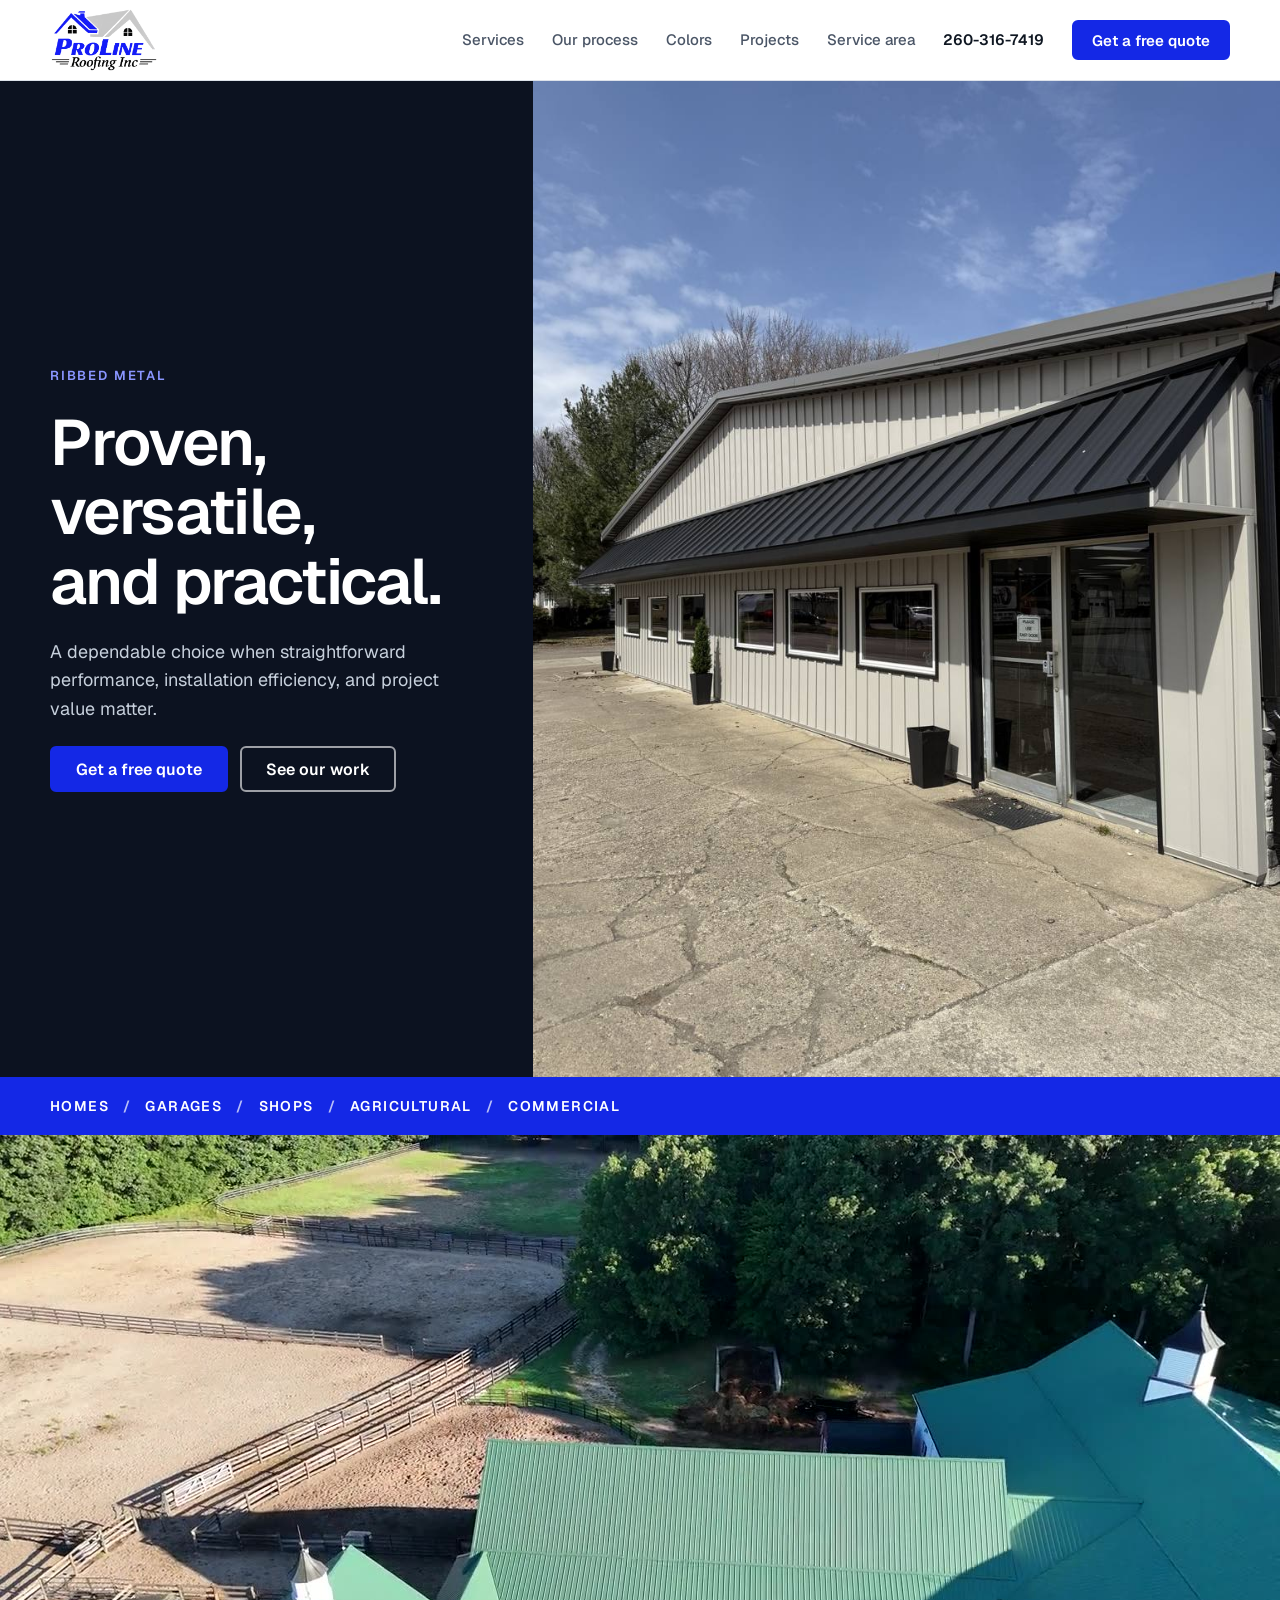
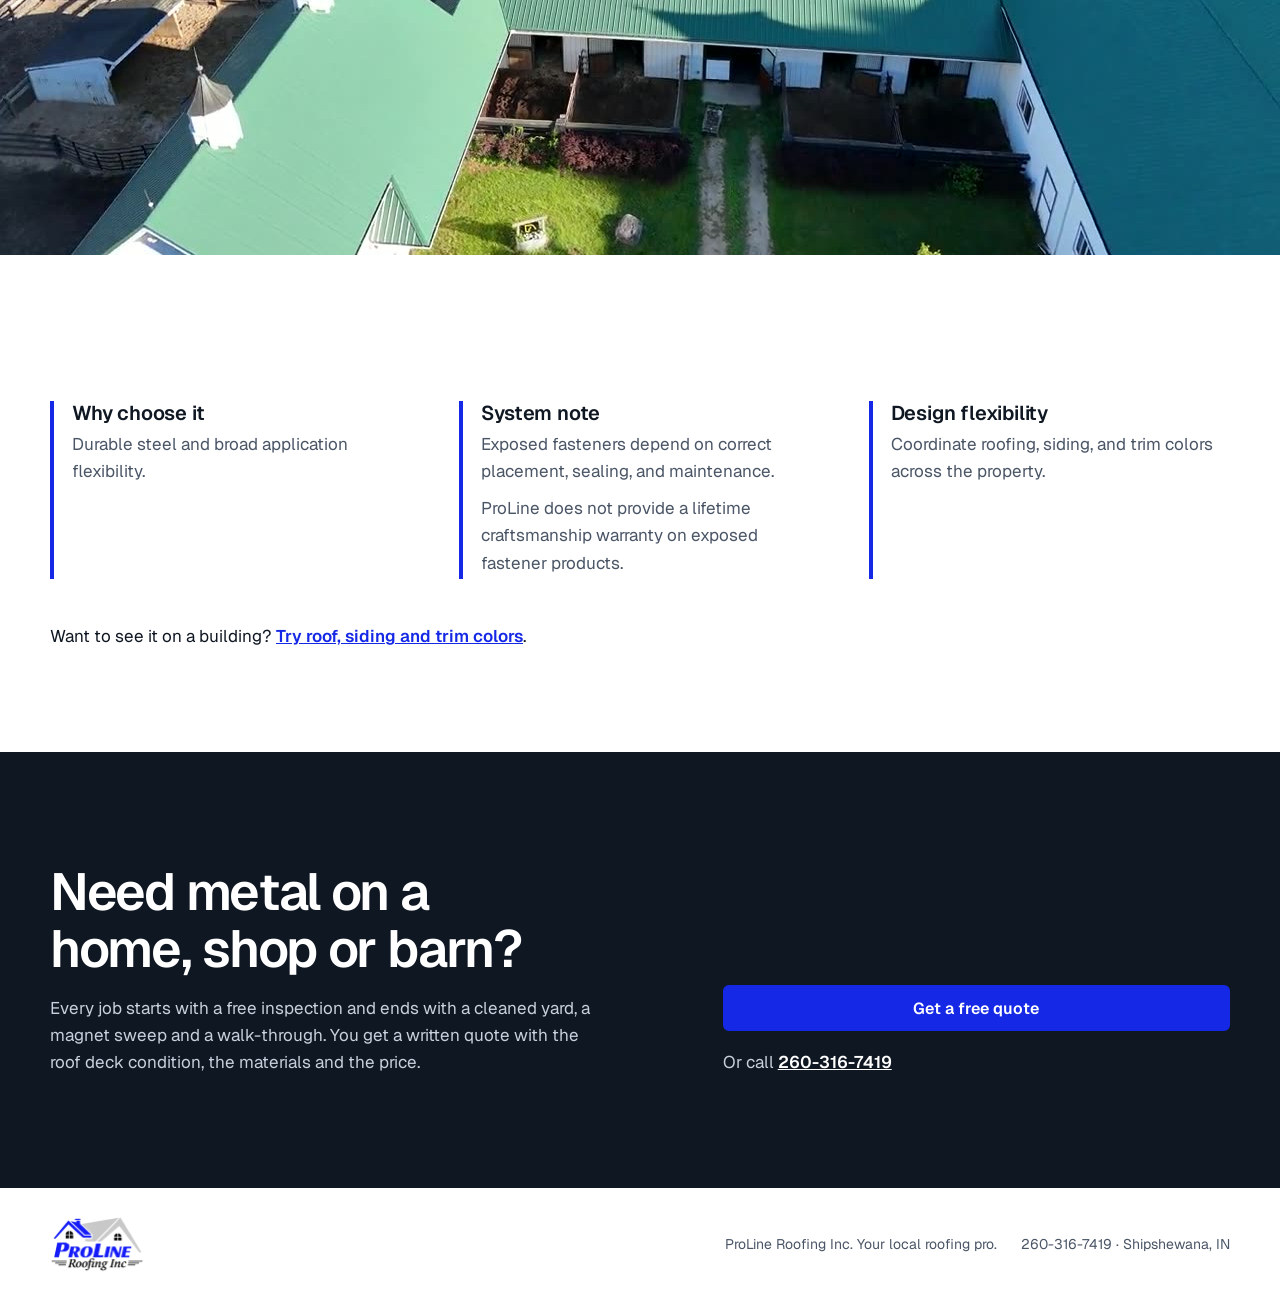
==== ribbed-metal.html @ 65c6791c "Add ProLine Roofing website Co-Authored-By: Claude Sonnet 5.5 <noreply@anthropic.com> Claude-Session" ====
<!DOCTYPE html>
<html lang="en" style="scroll-behavior:auto">
<head>
<meta charset="utf-8">
<meta name="viewport" content="width=device-width, initial-scale=1, viewport-fit=cover">
<title>Ribbed Metal Roofing | ProLine Roofing Inc</title>
<meta name="description" content="Ribbed metal roofing for homes, garages, shops, agricultural and commercial buildings. ProLine Roofing, Shipshewana, Indiana.">
<link rel="icon" type="image/png" href="images/favicon.png">
<link rel="preconnect" href="https://fonts.googleapis.com">
<link rel="preconnect" href="https://fonts.gstatic.com" crossorigin>
<link href="https://fonts.googleapis.com/css2?family=Geist:wght@400;500;600;700&display=swap" rel="stylesheet">
<link rel="stylesheet" href="styles.css">
<link rel="stylesheet" href="subpage.css">
</head>
<body>
<header><div class="wrap">
 <a href="index.html" aria-label="ProLine Roofing Inc home"><img src="images/logo.png" alt="ProLine Roofing Inc"></a>
 <nav aria-label="Main"><a href="index.html#services">Services</a><a href="index.html#process">Our process</a><a href="index.html#colors">Colors</a><a href="index.html#projects">Projects</a><a href="index.html#area">Service area</a><a class="tel" href="tel:+12603167419">260-316-7419</a><a class="btn" href="index.html#quote">Get a free quote</a></nav>
 <button class="menu-btn" type="button" aria-label="Menu" aria-expanded="false"><span></span><span></span><span></span></button>
</div></header>

<main id="top">
<div class="ss-hero">
 <div class="ss-copy">
  <span class="eyebrow">Ribbed metal</span>
  <h1>Proven, versatile, and practical.</h1>
  <p class="lead">A dependable choice when straightforward performance, installation efficiency, and project value matter.</p>
  <div class="ss-row"><a class="btn" href="index.html#quote">Get a free quote</a><a class="btn ghost" href="index.html#projects">See our work</a></div>
 </div>
 <img src="images/gallery/photo-13.jpg" alt="Metal building with a dark ribbed metal roof" style="object-position:center 40%">
</div>
<div class="rb-uses"><ul aria-label="Where ribbed metal is used"><li>Homes</li><li>Garages</li><li>Shops</li><li>Agricultural</li><li>Commercial</li></ul></div>

<section class="rb-video"><div class="rb-vwrap">
 <video autoplay muted loop playsinline preload="metadata" poster="videos/ribbed-roof-poster.jpg" aria-label="Aerial flyover of a green ribbed metal roof"><source src="videos/ribbed-roof.mp4" type="video/mp4"></video>
</div></section>

<section class="ss-sec"><div class="wrap">
 <div class="rb-cols">
  <div class="ss-feat rv"><h3>Why choose it</h3><p>Durable steel and broad application flexibility.</p></div>
  <div class="ss-feat warn rv"><h3>System note</h3><p>Exposed fasteners depend on correct placement, sealing, and maintenance.</p><p>ProLine does not provide a lifetime craftsmanship warranty on exposed fastener products.</p></div>
  <div class="ss-feat rv"><h3>Design flexibility</h3><p>Coordinate roofing, siding, and trim colors across the property.</p></div>
 </div>
 <p class="ss-more" style="margin-top:44px">Want to see it on a building? <a href="index.html#colors">Try roof, siding and trim colors</a>.</p>
</div></section>

<div class="band since"><section><div class="wrap">
 <div class="stack"><h2>Need metal on a home, shop or barn?</h2><p>Every job starts with a free inspection and ends with a cleaned yard, a magnet sweep and a walk-through. You get a written quote with the roof deck condition, the materials and the price.</p></div>
 <div class="stack"><a class="btn" href="index.html#quote">Get a free quote</a><p class="callus">Or call <a href="tel:+12603167419">260-316-7419</a></p></div>
</div></section></div>
</main>

<footer><div class="wrap"><a class="f-logo" href="index.html" aria-label="ProLine Roofing Inc home"><img src="images/logo.png" alt="ProLine Roofing Inc"></a><span>ProLine Roofing Inc. Your local roofing pro.</span><span>260-316-7419 &middot; Shipshewana, IN</span></div></footer>

<script>
try{history.scrollRestoration='manual'}catch(e){}
(function(){var go=true;function top(){if(go)window.scrollTo(0,0)}
 ['wheel','touchstart','keydown','mousedown'].forEach(function(t){window.addEventListener(t,function(){go=false},{passive:true,once:true})});
 top();document.addEventListener('DOMContentLoaded',top);window.addEventListener('load',top);window.addEventListener('pageshow',top);
 [100,300,700,1500].forEach(function(ms){setTimeout(top,ms)});})();
(function(){
 var els=[].slice.call(document.querySelectorAll('.rv'));
 if(!('IntersectionObserver' in window)||window.matchMedia('(prefers-reduced-motion:reduce)').matches)return;
 document.documentElement.classList.add('js');
 var io=new IntersectionObserver(function(es){es.forEach(function(e){if(e.isIntersecting){e.target.classList.add('in');io.unobserve(e.target)}})},{threshold:.15});
 els.forEach(function(e){io.observe(e)});
})();
</script>
<script>
(function(){var b=document.querySelector('.menu-btn'),n=document.querySelector('header nav'),h=document.querySelector('header');if(!b||!n)return;
function set(o){n.classList.toggle('open',o);h.classList.toggle('menu-open',o);b.setAttribute('aria-expanded',o?'true':'false');document.body.style.overflow=o?'hidden':''}
b.addEventListener('click',function(){set(!n.classList.contains('open'))});
n.addEventListener('click',function(e){if(e.target.closest('a'))set(false)});
addEventListener('keydown',function(e){if(e.key==='Escape')set(false)});
addEventListener('resize',function(){if(innerWidth>760)set(false)});})();
</script>
</body>
</html>
---- styles.css ----
/* Base reset (the preview page had this built in) */
body{margin:0}
img{max-width:100%}
[hidden]{display:none!important}

/* Layout: clean light corporate site. Full-photo hero, bordered service cards, swatch picker, 3x2 project grid, closing CTA. One royal-blue accent. */
:root{
 --paper:#ffffff;
 --wash:#f4f6f9;
 --ink:#0f1722;
 --ink-soft:#4a5566;
 --rule:#dde2ea;
 --blue:#1428e6;
 --blue-deep:#0e1db8;
 --night:#0c1220;
 --glow:#8a96ff;
 --on-night:#c7d0dc;
 --f-body:"Geist",system-ui,-apple-system,"Segoe UI",Roboto,sans-serif;
 color-scheme:light;
}
*{box-sizing:border-box}
html{scroll-behavior:smooth}
body{margin:0;background:var(--paper);color:var(--ink);font:400 17px/1.6 var(--f-body);padding-left:max(16px,env(safe-area-inset-left,0px));padding-right:max(16px,env(safe-area-inset-right,0px))}
body::before{content:"";position:fixed;inset:0 0 auto;height:env(safe-area-inset-top,0px);background:var(--paper);z-index:30}
.wrap{max-width:1180px;margin:0 auto}
h1,h2,h3{font-family:var(--f-body);font-weight:600;line-height:1.08;letter-spacing:-.025em;margin:0;text-wrap:balance}
h2{font-size:clamp(32px,4.6vw,52px)}
h3{font-size:21px;letter-spacing:-.01em}
p{margin:0}
a{color:inherit}
.btn{display:inline-flex;align-items:center;justify-content:center;min-height:46px;padding:0 24px;border-radius:6px;background:var(--blue);color:#fff;font:600 16px var(--f-body);text-decoration:none;border:2px solid var(--blue);cursor:pointer}
.btn:hover{background:var(--blue-deep);border-color:var(--blue-deep)}
.btn.ghost{background:transparent;border-color:#ffffffcc;color:#fff}
.btn.ghost:hover{background:#ffffff26}
:focus-visible{outline:3px solid var(--blue);outline-offset:3px}
.hero :focus-visible{outline-color:#fff}

/* header */
header{position:sticky;top:env(safe-area-inset-top,0px);z-index:20;background:var(--paper);margin:0 calc(-1*max(16px,env(safe-area-inset-left,0px))) 0 calc(-1*max(16px,env(safe-area-inset-left,0px)));padding:0 max(16px,env(safe-area-inset-left,0px));border-bottom:1px solid var(--rule)}
header .wrap{display:flex;align-items:center;justify-content:space-between;gap:16px;min-height:80px}
header img{height:64px;width:auto;display:block}
nav{display:flex;align-items:center;gap:28px}
nav a{text-decoration:none;font-weight:500;font-size:15px;color:var(--ink-soft)}
nav a:hover{color:var(--ink)}
nav .btn{color:#fff;min-height:40px;padding:0 18px;font-size:15px}
@media(max-width:760px){nav a:not(.btn){display:none}header img{height:46px}}

/* hero */
.band{margin:0 calc(-1*max(16px,env(safe-area-inset-left,0px)));padding-left:max(16px,env(safe-area-inset-left,0px));padding-right:max(16px,env(safe-area-inset-right,0px))}
.hero{position:relative;color:#fff;background:#10161d;overflow:hidden;isolation:isolate}
.hero img.bg{position:absolute;inset:0;width:100%;height:100%;max-width:none;object-fit:cover;object-position:40% 45%;z-index:-2}
.hero::after{content:"";position:absolute;inset:0;z-index:-1;background:linear-gradient(90deg,#0b1118e6 0%,#0b1118b3 45%,#0b111840 100%),linear-gradient(0deg,#0b1118aa,transparent 40%)}
.hero .wrap{padding-block:clamp(72px,12vw,150px) clamp(64px,10vw,120px)}
.hero h1{font-size:clamp(46px,8vw,92px);max-width:11ch;letter-spacing:-.035em}
.hero p{max-width:46ch;margin-top:22px;font-size:clamp(17px,2vw,20px);color:#e6ebf2}
.hero .row{display:flex;flex-wrap:wrap;gap:12px;margin-top:34px}

section{padding-block:clamp(64px,9vw,112px)}
.kicker{font-size:14px;font-weight:600;color:var(--blue);margin-bottom:14px}

/* services */
.cards{display:grid;grid-template-columns:repeat(4,1fr);gap:16px;margin-top:44px}
@media(max-width:980px){.cards{grid-template-columns:1fr 1fr}}
@media(max-width:560px){.cards{grid-template-columns:1fr}}
.card{border:1px solid var(--rule);border-radius:10px;padding:26px 22px 22px;display:flex;flex-direction:column;gap:12px;min-width:0;background:var(--paper)}
.card .ico{width:44px;height:44px;border-radius:8px;background:var(--wash);display:grid;place-items:center;margin-bottom:6px}
.card p{color:var(--ink-soft);font-size:15.5px;flex:1}
.card a{font-weight:600;font-size:15px;color:var(--blue);text-decoration:none}
.card a:hover{text-decoration:underline}

/* colors */
.wash{background:var(--wash)}
.mix{display:grid;grid-template-columns:1fr 1.15fr;gap:clamp(32px,6vw,80px);align-items:center}
@media(max-width:860px){.mix{grid-template-columns:1fr}}
.mix .copy p{color:var(--ink-soft);margin-top:18px;max-width:44ch}
.sw{display:flex;flex-wrap:wrap;gap:8px;margin-top:20px;padding:0;list-style:none}
.sw button{width:38px;height:38px;border-radius:50%;border:3px solid var(--paper);box-shadow:0 0 0 1px var(--rule);background:var(--c);cursor:pointer;padding:0}
.sw button[aria-pressed=true]{box-shadow:0 0 0 3px var(--blue)}
.pick{margin-top:18px;font-weight:600}
.pick small{display:block;font-weight:400;color:var(--ink-soft);font-size:14px;margin-top:2px}
.prev{position:relative;aspect-ratio:4/3;max-width:100%;border-radius:12px;overflow:hidden;background:linear-gradient(#dfe9f4,#f1f5f9 60%,#cfd8c4 60%,#b9c6ac)}
.prev .roof{position:absolute;left:8%;right:8%;top:14%;height:42%;clip-path:polygon(50% 0,100% 100%,0 100%);background:repeating-linear-gradient(90deg,var(--c) 0 26px,color-mix(in srgb,var(--c) 70%,#000) 26px 29px);transition:background .25s}
.prev .wall{position:absolute;left:14%;right:14%;top:56%;height:30%;background:#c8b49c;display:grid;grid-template-columns:repeat(4,1fr);gap:7%;padding:5% 8%}
.prev .wall i{background:#e9eef3;border:3px solid #fff;border-radius:2px}
.prev .wall i:first-child{grid-column:2}
.prev .tag{position:absolute;left:14px;bottom:12px;font-size:13px;color:#2b3340;background:#ffffffd9;padding:3px 10px;border-radius:99px}
@media(prefers-reduced-motion:reduce){.prev .roof{transition:none}}

/* projects */
.grid{display:grid;grid-template-columns:repeat(3,1fr);gap:16px;margin-top:40px}
@media(max-width:860px){.grid{grid-template-columns:1fr 1fr}}
@media(max-width:520px){.grid{grid-template-columns:1fr}}
.grid figure{margin:0;min-width:0}
.grid img{display:block;width:100%;aspect-ratio:4/3;object-fit:cover;border-radius:10px}
.grid figcaption{font-size:14.5px;color:var(--ink-soft);margin-top:8px}

/* area + form */
.area{display:grid;grid-template-columns:1fr 1fr;gap:clamp(32px,6vw,80px);align-items:start}
@media(max-width:860px){.area{grid-template-columns:1fr}}
.area .copy p{margin-top:18px;color:var(--ink-soft);max-width:46ch}
form{display:grid;gap:14px;border:1px solid var(--rule);border-radius:12px;padding:clamp(20px,3vw,30px);background:var(--paper)}
label{display:grid;gap:6px;font-weight:500;font-size:15px}
input,select{font:400 16px var(--f-body);color:var(--ink);padding:12px 13px;border:1px solid #b9c1ce;border-radius:6px;background:var(--paper);min-width:0;width:100%}
form .btn{width:100%}
#msg{min-height:1.5em;font-size:15px;font-weight:500}
.fine{font-size:13px;color:var(--ink-soft)}

/* closing */
.since{background:var(--ink);color:#fff;margin-top:0}
.since .wrap{display:grid;grid-template-columns:1.2fr 1fr;gap:clamp(28px,5vw,72px);align-items:end}
@media(max-width:860px){.since .wrap{grid-template-columns:1fr}}
.since p{color:#c7d0dc;max-width:50ch}
.since .stack{display:grid;gap:18px}
footer{padding-block:28px;font-size:14px;color:var(--ink-soft)}
footer .wrap{display:flex;flex-wrap:wrap;gap:8px 24px;justify-content:space-between}

/* motion + scroll sections */
.hero-scroll{height:600vh;position:relative;margin:0 calc(-1*max(16px,env(safe-area-inset-left,0px)))}
.hero-scroll .hero{margin:0;position:sticky;top:calc(env(safe-area-inset-top,0px) + 80px);height:calc(100svh - 80px - env(safe-area-inset-top,0px));min-height:520px;display:flex}
.hero .wrap.hero-in{margin:auto auto 0;width:100%;padding-block:0 clamp(40px,9vh,96px)}
.hero img.bg{transform-origin:45% 55%;will-change:transform;opacity:0;transition:opacity .7s ease}.hero img.bg.on{opacity:1}
.cap.g h1{font-size:clamp(34px,5.6vw,66px);max-width:17ch}
.hero-logo{display:inline-flex;background:#fff;border-radius:12px;padding:8px 14px;margin-bottom:26px;box-shadow:0 8px 28px #0006}.hero .hero-logo img{position:static;display:block;width:auto;height:clamp(64px,8vw,96px);transform:none!important;opacity:1;z-index:auto}
.hero img.bg:nth-of-type(2){object-position:50% 65%}.hero img.bg:nth-of-type(n+3){object-position:50% 50%}
.caps{display:grid}
.cap{grid-area:1/1;opacity:0;transform:translateY(22px);transition:opacity .5s ease,transform .5s ease;pointer-events:none}
.cap.on{opacity:1;transform:none;pointer-events:auto}
header{transition:box-shadow .25s}
header.scrolled{box-shadow:0 2px 16px #0f172218}
.dark{background:var(--night);color:#fff}
.dark .sub{color:var(--on-night)}
.sub{color:var(--ink-soft);margin-top:16px;max-width:40ch}
.layers{height:360vh;padding-block:0;position:relative}
.stage{position:sticky;top:calc(env(safe-area-inset-top,0px) + 80px);height:calc(100svh - 80px - env(safe-area-inset-top,0px));min-height:480px}
.st{height:100%;display:grid;grid-template-rows:auto minmax(0,1fr) auto;gap:8px;padding-block:28px 22px}
.st-h{font-size:clamp(32px,5.4vw,64px)}
.scene-wrap{display:flex;align-items:center;justify-content:center;perspective:1200px;min-height:0}
.scene{position:relative;width:min(56vw,280px);aspect-ratio:1;transform-style:preserve-3d;transform:rotateX(62deg) rotateZ(-38deg);margin-top:70px}
.lay{position:absolute;inset:0;border-radius:6px;transform:translateZ(calc(var(--i)*var(--gap,8px)));border:1px solid #ffffff40;transition:opacity .3s,box-shadow .3s;opacity:.5}
.lay.on{opacity:1;box-shadow:0 0 0 2px var(--glow),0 0 40px #4a5cff77}
.l0{background:repeating-linear-gradient(90deg,#b98a54 0 22px,#a77a47 22px 24px)}
.l1{background:url(images/layers/ice-and-water-shield.jpg) center/cover #7a7f84}
.l2{background:url(images/layers/underlayment.jpg) center/cover #7d8580}
.l3{background:linear-gradient(135deg,#d7dcdc,#8e9696);border-style:dashed}
.l4{background:url(images/layers/fasteners.jpg) center/100% 100% #3a403c}
.l5{background:linear-gradient(105deg,#ffffff00 30%,#ffffff33 46%,#ffffff00 62%),url(images/layers/metal-panel.jpg) center/100% 100% #1b1e24;border-color:#ffffff80}
.lay.on.l5{box-shadow:0 0 0 2px var(--glow),0 0 40px #4a5cff77,2px 2px 0 #0b0e13,4px 4px 0 #0b0e13,6px 6px 0 #0b0e13}
.list{display:grid;grid-template-columns:1fr 1fr;gap:6px 14px;font-size:14px;line-height:1.3}
.list div{border-left:3px solid #2b3446;padding:2px 0 2px 9px;color:#8b97aa;transition:color .3s,border-color .3s}
.list div.on{border-color:var(--glow);color:#fff}
.list b{display:block;font-weight:600}
@media(min-width:900px){.st{grid-template-columns:1.2fr 1fr;grid-template-rows:auto minmax(0,1fr);column-gap:40px}.st-h{grid-column:1/-1}.scene{width:min(34vw,380px)}.list{grid-template-columns:1fr;font-size:18px;gap:12px;align-self:center}}
.two{display:grid;gap:36px}
@media(min-width:900px){.two{grid-template-columns:1fr 1fr;align-items:center}}
.frame{position:relative;width:min(100%,380px);aspect-ratio:1449/2576;border-radius:14px;overflow:hidden;background:#000;margin:auto;max-height:80svh}
.fimg{position:absolute;inset:0;width:100%;height:100%;object-fit:cover}
.hot{position:absolute;width:34px;height:34px;margin:-17px 0 0 -17px;border-radius:50%;border:3px solid #fff;background:#1428e6cc;cursor:pointer;padding:0;animation:pulse 2.4s ease-out infinite}
.hot[aria-pressed=true]{background:#fff;animation:none;box-shadow:0 0 0 4px var(--blue)}
@keyframes pulse{0%{box-shadow:0 0 0 0 #1428e688}100%{box-shadow:0 0 0 18px #1428e600}}
.info{min-height:150px;background:var(--wash);border:1px solid var(--rule);border-radius:12px;padding:20px;margin-top:24px}
.info h3{color:var(--blue);margin-bottom:8px}
.info p{color:var(--ink-soft)}
.sl{width:100%;margin-top:26px;accent-color:#8a96ff;height:34px}
.glow{position:absolute;left:14%;top:55%;width:40%;height:18%;background:radial-gradient(#ffcf70,#ff9a3c00 70%);mix-blend-mode:screen;opacity:0;pointer-events:none}
.tint{position:absolute;inset:0;pointer-events:none}
.pre{opacity:0;transform:translateY(28px)}
.rv{transition:opacity .6s ease,transform .6s ease,border-color .25s,box-shadow .25s}
.card{transition:transform .25s,border-color .25s,box-shadow .25s}
.card:hover{transform:translateY(-4px);border-color:var(--blue);box-shadow:0 10px 24px #1428e61a}
.th{overflow:hidden;border-radius:10px}
.th img{border-radius:0;transition:transform .6s ease}
.grid figure:hover .th img{transform:scale(1.06)}
.sw button{transition:transform .2s}
.sw button:hover{transform:scale(1.1)}
.btn{transition:background .2s,border-color .2s,transform .2s}
.btn:hover{transform:translateY(-1px)}
@media(prefers-reduced-motion:reduce){
 .cap{transition:none}.hero img.bg{transition:opacity .4s ease}

 .hot{animation:none}.pre{opacity:1;transform:none}.rv,.card,.th img,.btn,.lay{transition:none}
}

.tel{font-weight:600;font-size:15px;text-decoration:none;color:var(--ink)}
@media(max-width:1000px){.tel{display:none}}
.creds{background:var(--wash);border-bottom:1px solid var(--rule)}
.creds ul{list-style:none;margin:0;padding:22px 0;display:grid;grid-template-columns:repeat(4,1fr);gap:16px 24px}
.creds li{font-size:14px;color:var(--ink-soft);line-height:1.35;min-width:0}
.creds b{display:block;color:var(--ink);font-size:15.5px;font-weight:600}
@media(max-width:860px){.creds ul{grid-template-columns:1fr 1fr}}
.callus{font-size:17px}.callus a{color:#fff;font-weight:600}

.revs{display:grid;grid-template-columns:repeat(3,1fr);gap:16px;margin-top:40px}
@media(max-width:860px){.revs{grid-template-columns:1fr}}
.rev{margin:0;border:1px solid var(--rule);border-radius:10px;padding:24px;display:flex;flex-direction:column;gap:14px;min-width:0}
.stars{color:var(--blue);letter-spacing:3px;font-size:18px}
.rev blockquote{margin:0;font-size:18px;line-height:1.5;flex:1}
.rev figcaption{font-size:14px;color:var(--ink-soft)}
.more{margin-top:24px}.more a{color:var(--blue);font-weight:600}

.th{display:block;width:100%;padding:0;border:0;background:none;cursor:zoom-in}
.more{margin-top:28px;text-align:center}
.more .btn{background:transparent;color:var(--blue)}
.more .btn:hover{background:var(--blue);color:#fff}
.lb{position:fixed;inset:0;z-index:50;background:#070b12f2;display:grid;place-items:center;padding:56px 56px 64px}
.lb[hidden]{display:none}
.lb img{max-width:100%;max-height:100%;object-fit:contain;border-radius:6px;min-height:0}
.lbb{position:absolute;width:48px;height:48px;border-radius:50%;border:0;background:#ffffff22;color:#fff;font-size:30px;line-height:1;cursor:pointer;display:grid;place-items:center}
.lbb:hover{background:#ffffff44}
.lbb:focus-visible{outline:3px solid #fff}
.lbx{top:calc(10px + env(safe-area-inset-top,0px));right:max(10px,env(safe-area-inset-right,0px))}
.lbp{left:max(8px,env(safe-area-inset-left,0px));top:50%;margin-top:-24px}
.lbn{right:max(8px,env(safe-area-inset-right,0px));top:50%;margin-top:-24px}
.lbc{position:absolute;left:0;right:0;bottom:calc(16px + env(safe-area-inset-bottom,0px));text-align:center;color:#e6ebf2;font-size:14px;padding:0 70px}
@media(max-width:560px){.lb{padding:64px 12px 72px}.lbp,.lbn{top:auto;bottom:calc(10px + env(safe-area-inset-bottom,0px));margin:0}.lbc{padding:0 64px}}

.rec{margin:0;min-width:0}
@media(min-width:861px){.rec{position:sticky;top:96px;align-self:start}}
.rec canvas{display:block;width:100%;height:auto;border-radius:12px;background:#dfe5d8}
.rec figcaption{font-size:13.5px;color:var(--ink-soft);margin-top:8px}

.pr{border:0;padding:0;margin:22px 0 0;min-width:0}
.pr legend{padding:0;font-weight:600;font-size:15px;margin-bottom:10px}
.sw{margin:0 !important}
.sw button{width:34px !important;height:34px !important}
.pk{font-size:15px;margin-top:8px;color:var(--ink-soft)}
.pn{font-size:13.5px;color:var(--ink-soft);margin-top:16px}

.pr[hidden]{display:none}

.areamap{margin:28px 0 0}
.map{width:100%;height:auto;display:block;border-radius:14px}
.sea{fill:#dfe9f6}.co{fill:#eef0f3;stroke:#fff;stroke-width:.8}
.co.served{fill:#c9d2ff;stroke:#1428e6;stroke-opacity:.5;stroke-width:.9;transition:fill .2s}.co.served:hover{fill:#a9b6ff}
.lbl{font:600 11.5px Geist,system-ui,sans-serif;fill:#1b2333;paint-order:stroke;stroke:#fff;stroke-width:3;stroke-linejoin:round}
.ct{fill:#1b2333;stroke:#fff;stroke-width:1.5}.hq{fill:#1428e6;stroke:#fff;stroke-width:1.5}.hql{font-size:13px;fill:#1428e6}
.mst{font:700 13px Geist,system-ui,sans-serif;fill:#9aa5b8;letter-spacing:.18em}.mst.lake{fill:#8fa6c8;font-size:11px}
.areamap figcaption{display:flex;flex-wrap:wrap;gap:6px 18px;margin-top:12px;font-size:14px;color:var(--ink-soft)}
.areamap .lg{display:inline-flex;align-items:center;gap:7px}.areamap .lg i{width:16px;height:12px;border-radius:3px;background:#c9d2ff;border:1px solid #1428e680}.areamap .lg b{color:#1428e6;font-size:16px}
.areamap .lg2{flex-basis:100%}.areamap a{color:var(--blue,#1428e6);font-weight:600}

@media(max-width:560px){.lbl{font-size:14px;stroke-width:3.5}.hql{font-size:15.5px}.st{font-size:15px}.mst.lake{font-size:13px}}

/* transparent header over the home hero */
body.home header{margin-bottom:-80px;transition:background .25s,box-shadow .25s,border-color .25s}
body.home header .wrap{height:80px;min-height:0}body.home header .logo-white{display:none;height:128px;margin-block:-24px;position:relative;top:34px}
body.home header:not(.scrolled){background:linear-gradient(#0a0f18cc,#0a0f1800);border-bottom-width:0;box-sizing:content-box}
body.home header:not(.scrolled) .logo-color{display:none}
body.home header:not(.scrolled) .logo-white{display:block}
body.home header:not(.scrolled) nav a:not(.btn){color:#fff;text-shadow:0 1px 10px #000a,0 0 3px #0008}

body.home header:not(.scrolled) nav a:not(.btn):hover{color:#9cc5ff}
body.home .hero-scroll .hero{top:0;height:100svh}
body.home .hero h1{font-weight:800;letter-spacing:-.04em;line-height:.98}
body.home .hero h1 em{font-style:normal;color:#2f8bff}
body.home .hero .row .btn{gap:10px}
@media(max-width:760px){body.home header .logo-white{height:84px;margin:-12px 0}}

body.home .hero::after{background:linear-gradient(90deg,#0b111899 0%,#0b111866 40%,#0b111814 100%),linear-gradient(0deg,#0b111888,transparent 35%)}
body.home .hero img.bg{filter:saturate(1.18) contrast(1.06) brightness(1.06)}
body.home .hero h1,body.home .hero .cap p{text-shadow:0 2px 24px #0008}

body.home .hero::after{background:linear-gradient(90deg,#0b1118c4 0%,#0b111860 48%,#0b111818 100%),linear-gradient(0deg,#0b111888,transparent 38%)}
body.home .hero h1{font-size:clamp(46px,8.4vw,104px)}

/* home header: never turns white; becomes a dark glass bar once you scroll */
body.home header .logo-color{display:none!important}
body.home header .logo-white{display:block!important}
body.home header nav a:not(.btn){color:#fff;text-shadow:0 1px 10px #000a,0 0 3px #0008}
body.home header nav a:not(.btn):hover{color:#9cc5ff}
body.home header.scrolled{background:#0a0f18ee;-webkit-backdrop-filter:blur(10px);backdrop-filter:blur(10px);border-bottom:1px solid #ffffff1f;box-shadow:none}
body.home header.scrolled .logo-white{height:76px;margin-block:2px;top:0}
@media(max-width:760px){body.home header.scrolled .logo-white{height:64px;margin-block:8px}}

/* home header stays exactly like the first screen; it slides away once the hero ends */
body.home header.scrolled{background:transparent;-webkit-backdrop-filter:none;backdrop-filter:none;border-bottom:0}
body.home header.scrolled .logo-white{height:128px;margin-block:-24px;position:relative;top:34px}
@media(max-width:760px){body.home header.scrolled .logo-white{height:84px;margin:-12px 0;top:0}}
body.home header{transition:transform .35s ease,opacity .35s ease}
body.home header.gone{transform:translateY(-110%);opacity:0;pointer-events:none}

footer .wrap{align-items:center}footer .f-logo{display:block;margin-right:auto}footer .f-logo img{display:block;height:56px;width:auto}
@media(max-width:760px){footer .f-logo{flex-basis:100%}}

/* soft light glow behind the logo so the original black lettering stays readable on the photo */
body.home header .wrap>a:first-child{position:relative;z-index:0}
body.home header .wrap>a:first-child::before{content:"";position:absolute;z-index:-1;left:-34px;right:-34px;top:-2px;bottom:-26px;background:radial-gradient(ellipse at 50% 52%,#ffffffee 0%,#ffffffd9 42%,#ffffff88 62%,#ffffff00 78%);filter:blur(7px);pointer-events:none}

/* logo sits on a clean white tab hanging from the top edge; the rest of the banner stays clear */
body.home header .wrap>a:first-child::before{display:none}
body.home header .wrap>a:first-child{align-self:flex-start;background:#fff;padding:10px 22px 12px;border-radius:0 0 18px 18px;box-shadow:0 8px 26px #0006}
body.home header .logo-white,body.home header.scrolled .logo-white{height:92px;margin:0;top:0;position:static}
@media(max-width:760px){body.home header .wrap>a:first-child{padding:6px 14px 8px;border-radius:0 0 14px 14px}body.home header .logo-white,body.home header.scrolled .logo-white{height:62px}}

/* phones: keep the color preview in view while picking colors */
@media(max-width:860px){.mix{gap:18px}.rec{position:sticky;top:calc(env(safe-area-inset-top,0px) + 6px);z-index:6;order:-1;background:var(--wash);padding:6px 0 8px;margin:0 -2px;box-shadow:0 8px 14px -10px #0f172240}.rec canvas{height:34svh;width:100%;object-fit:contain}.rec figcaption{display:none}}

/* phone menu */
.menu-btn{display:none}
@media(max-width:760px){
 .menu-btn{display:grid;gap:5px;place-content:center;width:44px;height:44px;flex:none;border:0;border-radius:10px;background:transparent;color:var(--ink);cursor:pointer;padding:0;position:relative;z-index:45}
 .menu-btn span{display:block;width:22px;height:2px;background:currentColor;border-radius:2px;transition:transform .25s,opacity .2s}
 .menu-btn[aria-expanded=true]{color:#fff;background:transparent!important}
 .menu-btn[aria-expanded=true] span:nth-child(1){transform:translateY(7px) rotate(45deg)}
 .menu-btn[aria-expanded=true] span:nth-child(2){opacity:0}
 .menu-btn[aria-expanded=true] span:nth-child(3){transform:translateY(-7px) rotate(-45deg)}
 header .wrap{gap:10px}
 nav{margin-left:auto}
 nav.open{display:flex;position:fixed;inset:0;z-index:44;flex-direction:column;justify-content:center;align-items:center;gap:22px;background:#0a0f18;margin:0}
 nav.open a:not(.btn),nav.open .tel{display:block!important;color:#fff!important;font-size:24px;font-weight:600;text-shadow:none!important}
 nav.open .btn{min-height:50px;padding:0 30px;font-size:17px;margin-top:8px}
 header.menu-open{transform:none!important;opacity:1!important;pointer-events:auto!important;background:transparent!important}
 body.home .menu-btn{color:#fff;background:#0a0f18a6}
 body.home header.gone{transform:none;opacity:1;pointer-events:none;background:transparent}
 body.home header.gone .wrap>a:first-child,body.home header.gone nav:not(.open){display:none}
 body.home header.gone .wrap{justify-content:flex-end}
 body.home header.gone .menu-btn{pointer-events:auto}
}


/* FAQ */
.faq .fqs{margin-top:36px;max-width:860px;border-top:1px solid var(--rule)}
.fq{border-bottom:1px solid var(--rule)}
.fq summary{list-style:none;cursor:pointer;display:flex;justify-content:space-between;align-items:center;gap:20px;padding:22px 0;font-size:clamp(18px,2vw,21px);font-weight:600;color:var(--ink)}
.fq summary::-webkit-details-marker{display:none}
.fq summary::after{content:"+";flex:none;font-size:28px;font-weight:400;line-height:1;color:var(--blue);transition:transform .2s}
.fq[open] summary::after{transform:rotate(45deg)}
.fq summary:hover{color:var(--blue)}
.fq summary:focus-visible{outline:2px solid var(--blue);outline-offset:4px}
.fq p{padding:0 44px 24px 0;color:var(--ink-soft);max-width:70ch}
---- subpage.css ----
/* Standing seam page. Uses the same colors, fonts, header and footer as the home page (styles.css). */
.ss-hero{display:grid;grid-template-columns:minmax(0,5fr) minmax(0,7fr);background:var(--night);color:#fff;margin:0 calc(-1*max(16px,env(safe-area-inset-left,0px)))}
.ss-hero .ss-copy{padding:clamp(36px,6vw,84px) clamp(20px,4vw,56px) clamp(36px,6vw,84px) max(16px,calc((100vw - 1180px)/2));display:flex;flex-direction:column;justify-content:center;gap:22px}
.ss-hero img{width:100%;height:100%;min-height:380px;object-fit:cover;display:block}
.eyebrow{font-size:13px;font-weight:600;letter-spacing:.14em;text-transform:uppercase;color:var(--glow)}
.ss-hero h1{font-size:clamp(36px,5vw,64px)}
.ss-hero p.lead{color:var(--on-night);max-width:38ch;font-size:18px}
.ss-stat{display:inline-flex;flex-direction:column;gap:2px;padding:14px 20px;border-radius:8px;background:#ffffff14;border:1px solid #ffffff26;align-self:flex-start}
.ss-stat b{font-size:30px;font-weight:600;letter-spacing:-.02em}
.ss-stat span{font-size:12px;letter-spacing:.12em;text-transform:uppercase;color:var(--glow)}
.ss-row{display:flex;flex-wrap:wrap;gap:12px}
.ss-row .btn.ghost{border-color:#ffffff99}
@media(max-width:860px){.ss-hero{grid-template-columns:1fr}.ss-hero .ss-copy{padding:36px max(16px,env(safe-area-inset-left,0px))}.ss-hero img{min-height:260px;order:-1;max-height:340px}}

.ss-sec{padding-block:clamp(56px,8vw,104px)}
.ss-sec .eyebrow{color:var(--blue);margin-bottom:14px;display:block}
.ss-sec h2{max-width:20ch}
.ss-feats{display:grid;grid-template-columns:repeat(2,minmax(0,1fr));gap:clamp(28px,4vw,48px) clamp(28px,5vw,72px);margin-top:44px}
.ss-feat{border-left:4px solid var(--blue);padding:2px 0 2px 18px}
.ss-feat h3{font-size:20px}
.ss-feat p{color:var(--ink-soft);margin-top:6px;max-width:40ch}
@media(max-width:700px){.ss-feats{grid-template-columns:1fr}}

.ss-profiles{background:var(--night);color:#fff;margin:0 calc(-1*max(16px,env(safe-area-inset-left,0px)));padding-inline:max(16px,env(safe-area-inset-left,0px));position:relative;overflow:hidden}
.ss-profiles>.ss-bg{position:absolute;inset:0;background:url(images/recolor/barn-photo.jpg) center 30%/cover;opacity:.16}
.ss-profiles .wrap{position:relative}
.ss-profiles .eyebrow{color:var(--glow)}
.ss-profiles h2{max-width:22ch}
.ss-intro{color:var(--on-night);margin-top:18px;max-width:58ch}
.ss-opts{display:grid;grid-template-columns:repeat(3,minmax(0,1fr));gap:20px;margin-top:44px}
.ss-opt{background:#ffffff10;border:1px solid #ffffff26;border-radius:12px;padding:26px 24px;display:flex;flex-direction:column;gap:12px;transition:transform .25s,border-color .25s,background .25s}
.ss-opt:hover{transform:translateY(-4px);border-color:var(--glow);background:#ffffff18}
.ss-opt h3{font-size:30px;letter-spacing:-.02em}
.ss-tag{font-size:12px;font-weight:600;letter-spacing:.14em;text-transform:uppercase;color:var(--glow)}
.ss-opt svg{width:100%;height:auto;display:block;margin:10px 0 0}
.ss-opt svg .p{fill:none;stroke:#fff;stroke-width:2.4;stroke-linecap:round;stroke-linejoin:round}
.ss-opt svg .dm{fill:none;stroke:var(--glow);stroke-width:1.4;stroke-linecap:round}
.ss-opt svg .a{fill:none;stroke:var(--glow);stroke-width:1.6;stroke-dasharray:3 4}
.ss-opt svg text{font:600 12px var(--f-body);fill:var(--glow);letter-spacing:.08em}
.ss-opt .d{color:var(--on-night);font-size:16px}
.ss-opt .sp{font-weight:600;color:#fff;font-size:15px}
.ss-best{margin-top:auto;padding-top:14px;border-top:1px solid #ffffff26}
.ss-best span{display:block;font-size:12px;font-weight:600;letter-spacing:.14em;text-transform:uppercase;color:var(--glow);margin-bottom:4px}
.ss-note{margin-top:28px;padding:20px 24px;border-radius:10px;background:#ffffff14;border:1px solid #ffffff26;display:grid;grid-template-columns:auto 1fr;gap:6px 24px;align-items:center}
.ss-note span{font-size:12px;font-weight:600;letter-spacing:.14em;text-transform:uppercase;color:var(--glow)}
@media(max-width:900px){.ss-opts{grid-template-columns:1fr}.ss-note{grid-template-columns:1fr}}

.ss-assembly{display:grid;grid-template-columns:repeat(3,minmax(0,1fr));gap:20px;margin-top:44px}
.ss-asm{border:1px solid var(--rule);border-radius:12px;padding:24px;background:var(--paper);transition:border-color .25s,transform .25s}
.ss-asm:hover{border-color:var(--blue);transform:translateY(-3px)}
.ss-asm i{font-style:normal;font-size:13px;font-weight:600;color:var(--blue);letter-spacing:.1em}
.ss-asm h3{margin-top:8px}
.ss-asm p{color:var(--ink-soft);margin-top:8px;font-size:16px}
@media(max-width:900px){.ss-assembly{grid-template-columns:1fr 1fr}}
@media(max-width:560px){.ss-assembly{grid-template-columns:1fr}}
.ss-more{margin-top:28px}
.ss-more a{color:var(--blue);font-weight:600}

.ss-color{background:var(--wash);margin:0 calc(-1*max(16px,env(safe-area-inset-left,0px)));padding-inline:max(16px,env(safe-area-inset-left,0px))}
.ss-colorbox{display:grid;grid-template-columns:1.4fr 1fr;gap:clamp(24px,5vw,64px);align-items:center;background:var(--night);color:#fff;border-radius:14px;padding:clamp(28px,5vw,56px)}
.ss-colorbox .eyebrow{color:var(--glow)}
.ss-colorbox h2{font-size:clamp(28px,3.6vw,44px);max-width:22ch;margin-top:10px}
.ss-colorbox p{color:var(--on-night);margin-top:14px;max-width:46ch}
.ss-colorbox .ss-row{justify-content:flex-start}
@media(max-width:860px){.ss-colorbox{grid-template-columns:1fr}}

@media(prefers-reduced-motion:no-preference){
 .js .rv{opacity:0;transform:translateY(18px);transition:opacity .6s ease,transform .6s ease}
 .js .rv.in{opacity:1;transform:none}
}

/* Ribbed metal page */
.rb-uses{background:var(--blue);color:#fff;margin:0 calc(-1*max(16px,env(safe-area-inset-left,0px)));padding:18px max(16px,env(safe-area-inset-left,0px))}
.rb-uses ul{list-style:none;margin:0 auto;padding:0;max-width:1180px;display:flex;flex-wrap:wrap;gap:8px 14px;align-items:center;font-weight:600;letter-spacing:.1em;text-transform:uppercase;font-size:14px}
.rb-uses li+li::before{content:"/";margin-right:14px;opacity:.7}
.rb-cols{display:grid;grid-template-columns:repeat(3,minmax(0,1fr));gap:clamp(28px,4vw,48px);margin-top:44px}
@media(max-width:860px){.rb-cols{grid-template-columns:1fr}}
.ss-feat.warn p+p{margin-top:10px}
.rb-video{background:#0b1020;padding:0!important;margin:0 calc(-1*max(16px,env(safe-area-inset-left,0px)))!important;max-width:none!important;border:0}.rb-vwrap{max-width:1600px;margin:0 auto}.rb-vwrap video{display:block;width:100%;aspect-ratio:16/9;object-fit:cover;background:#0b1020}
@media(prefers-reduced-motion:reduce){.rb-vwrap video{display:none}.rb-vwrap{background:url(videos/ribbed-roof-poster.jpg) center/cover;aspect-ratio:16/9}}
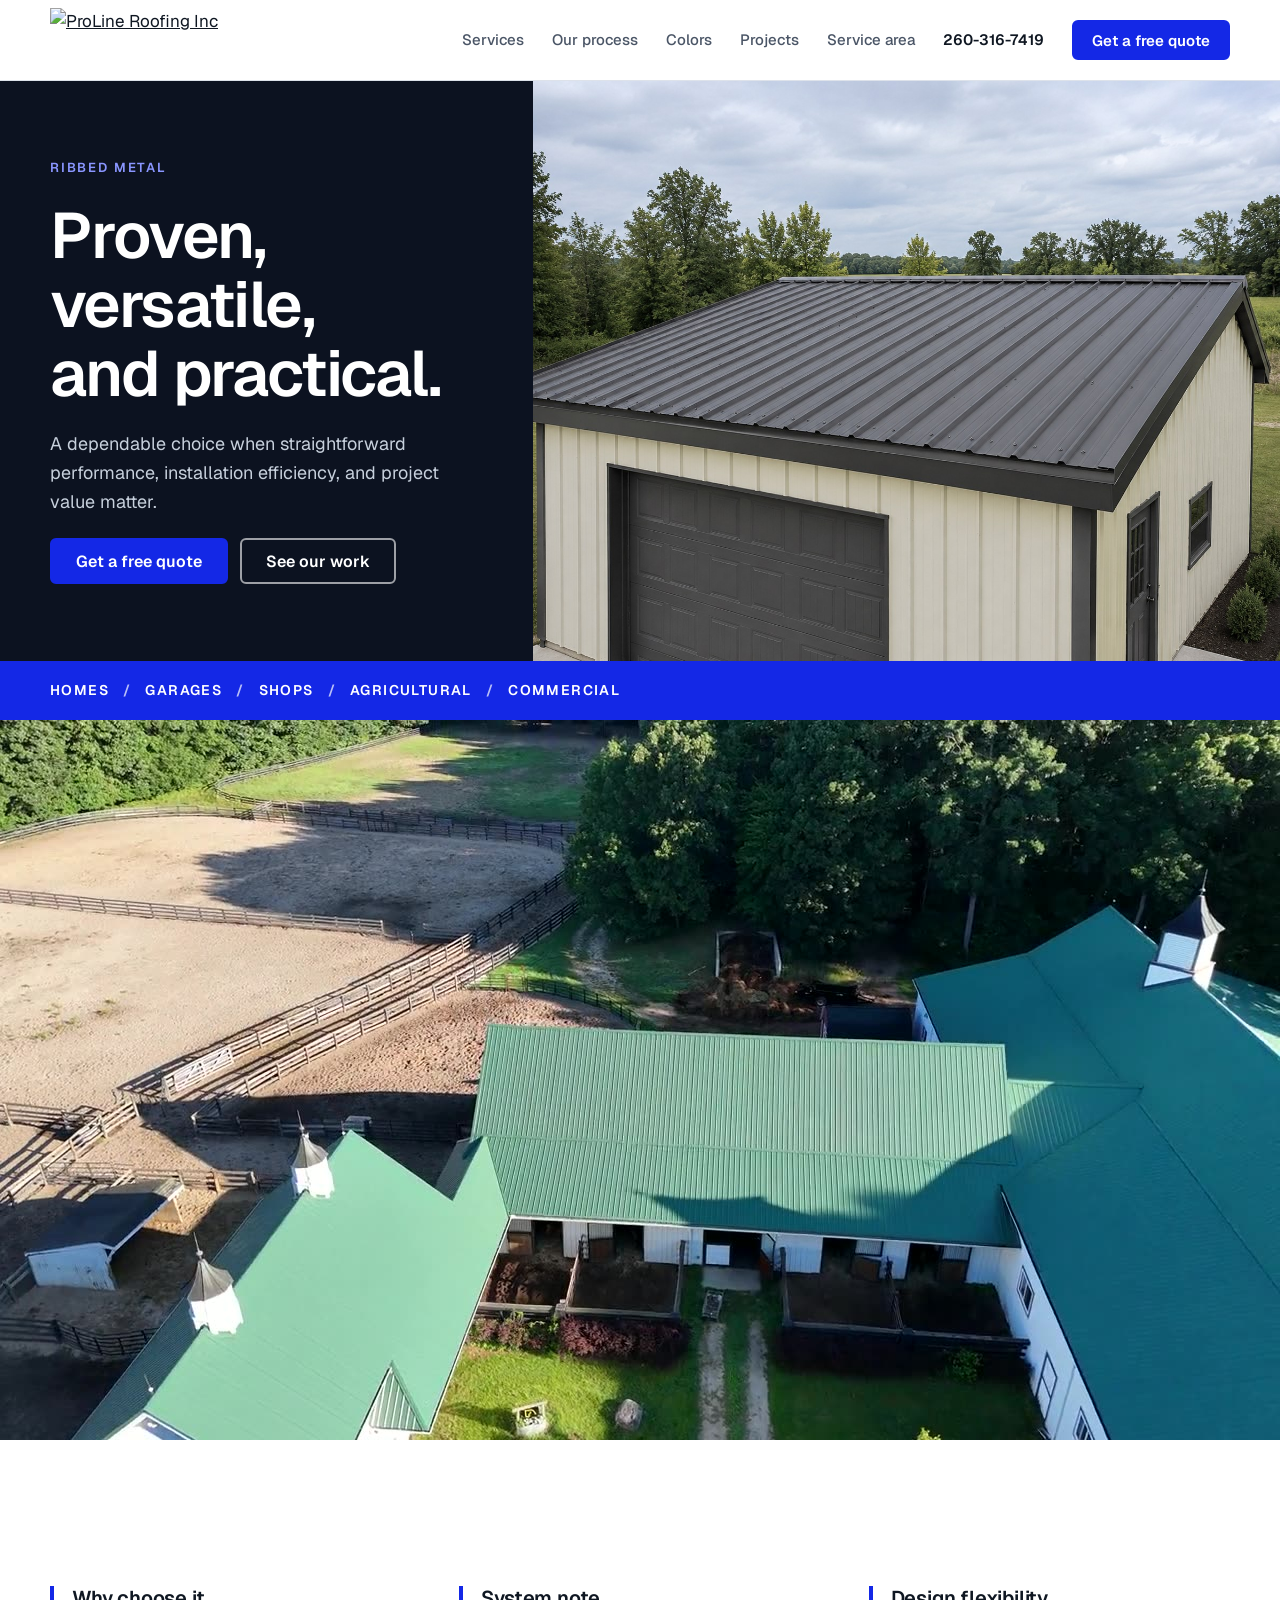
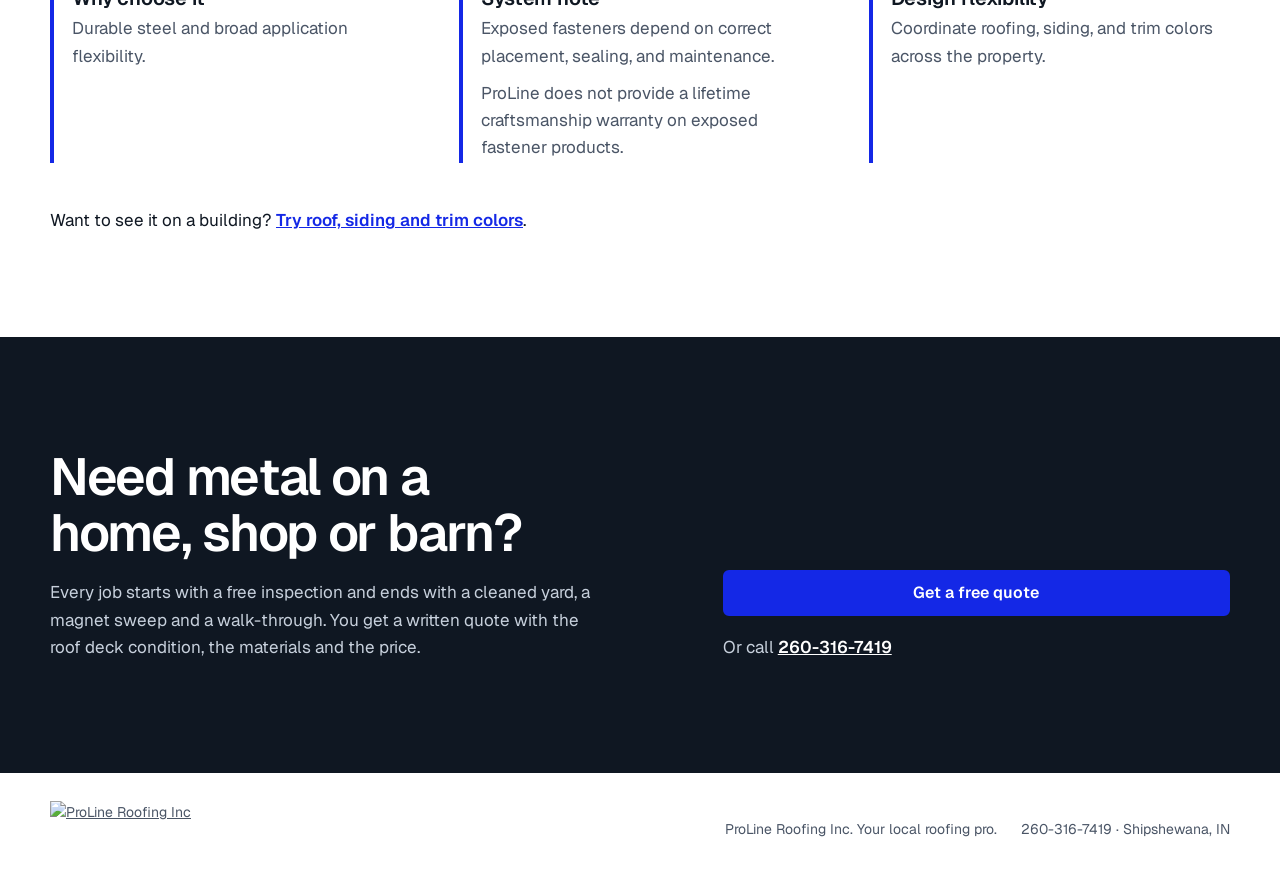
==== commit e8e3e947: "Replace ribbed metal page photo Co-Authored-By: Claude Sonnet 5.5 <noreply@anthropic.com> Claude-Ses" ====
--- a/ribbed-metal.html
+++ b/ribbed-metal.html
@@ -27,7 +27,7 @@
   <p class="lead">A dependable choice when straightforward performance, installation efficiency, and project value matter.</p>
   <div class="ss-row"><a class="btn" href="index.html#quote">Get a free quote</a><a class="btn ghost" href="index.html#projects">See our work</a></div>
  </div>
- <img src="images/gallery/photo-13.jpg" alt="Metal building with a dark ribbed metal roof" style="object-position:center 40%">
+ <img src="images/gallery/ribbed-hero.jpg" alt="Garage with a dark ribbed metal roof and cream steel siding" style="object-position:center 45%">
 </div>
 <div class="rb-uses"><ul aria-label="Where ribbed metal is used"><li>Homes</li><li>Garages</li><li>Shops</li><li>Agricultural</li><li>Commercial</li></ul></div>
 
